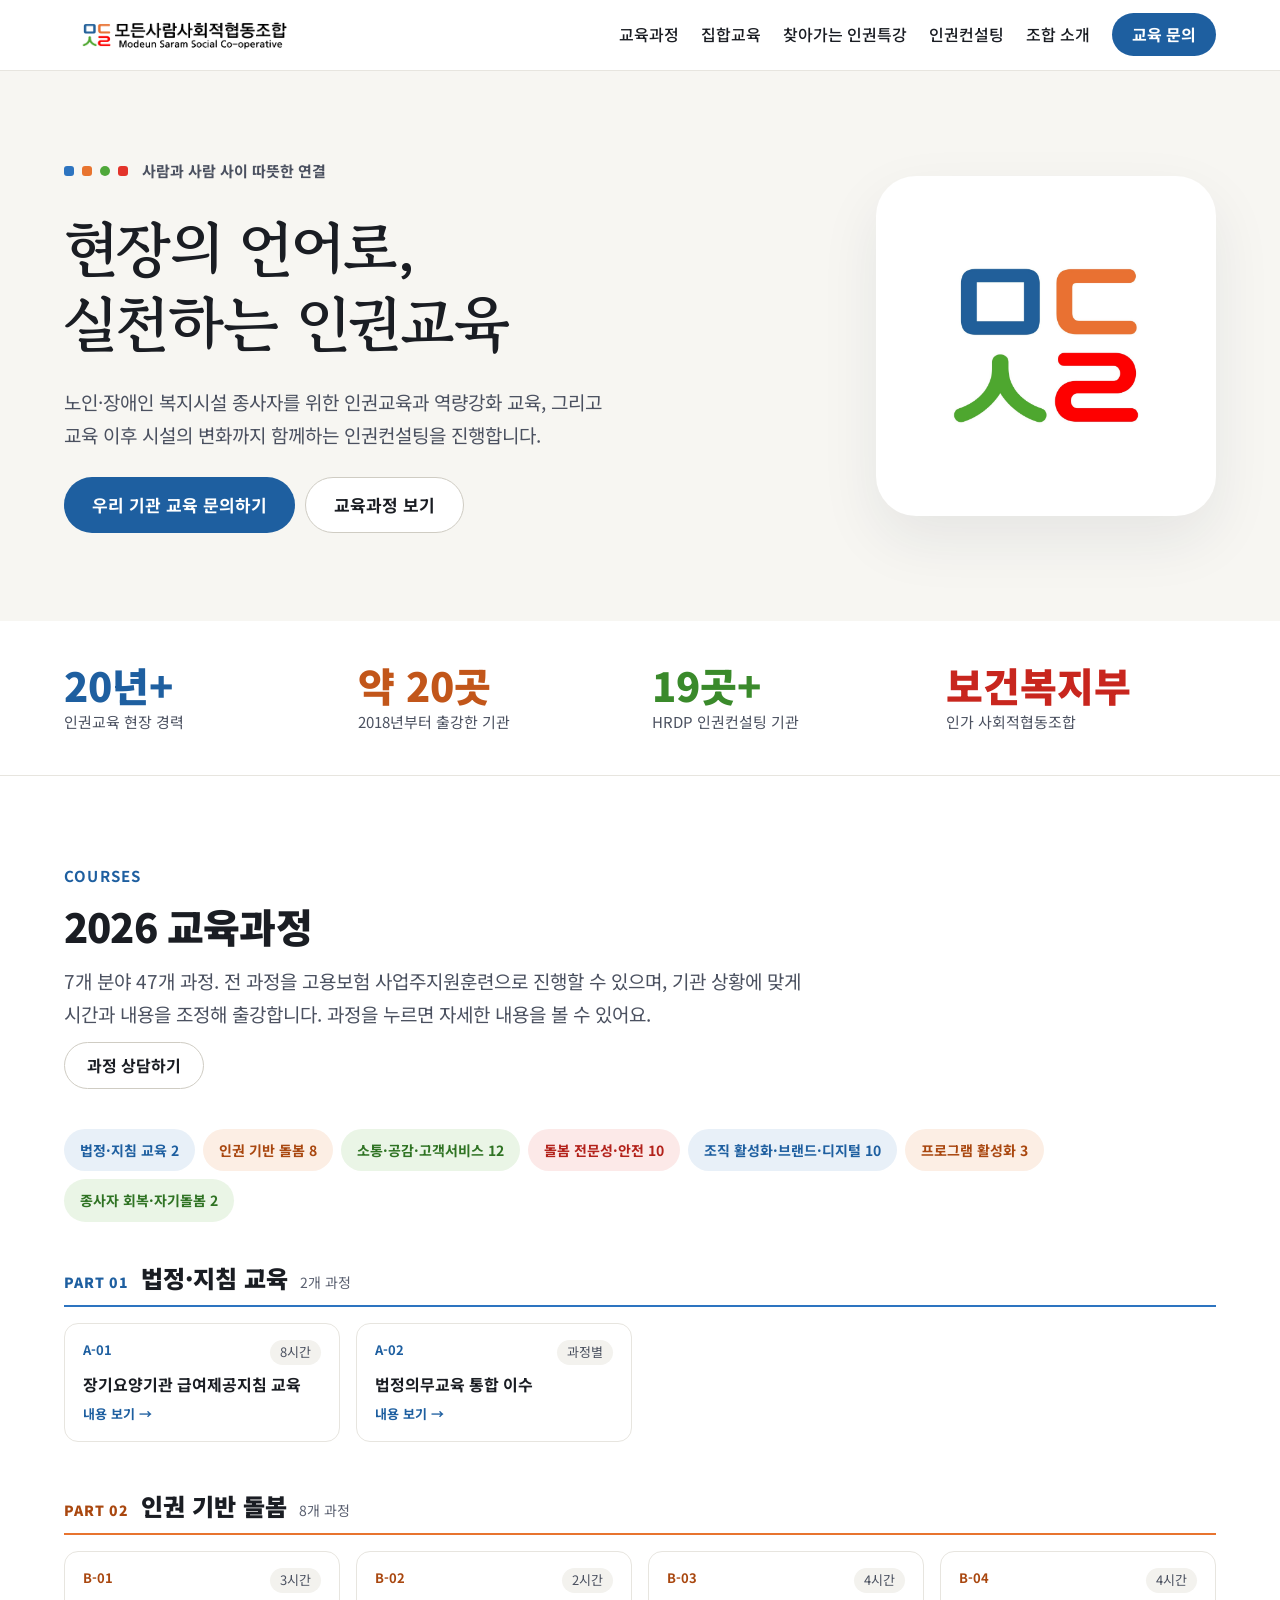
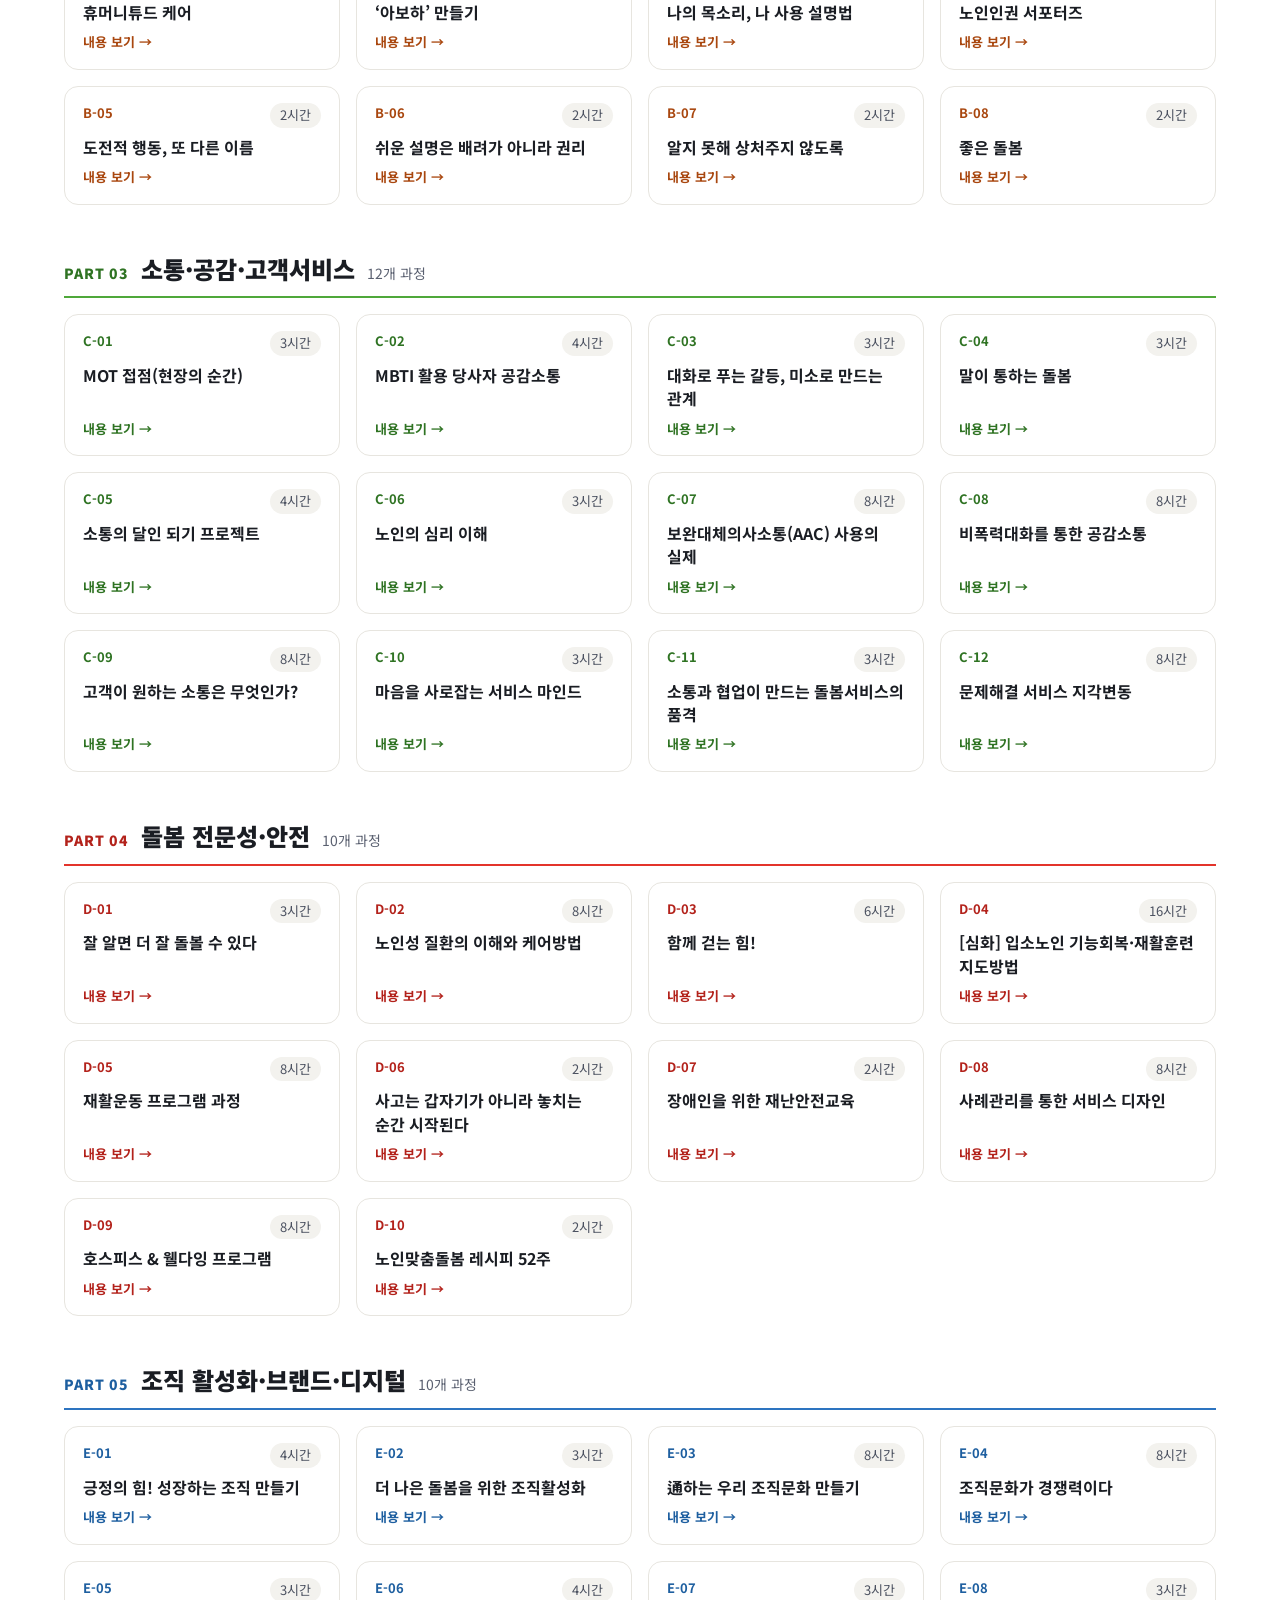
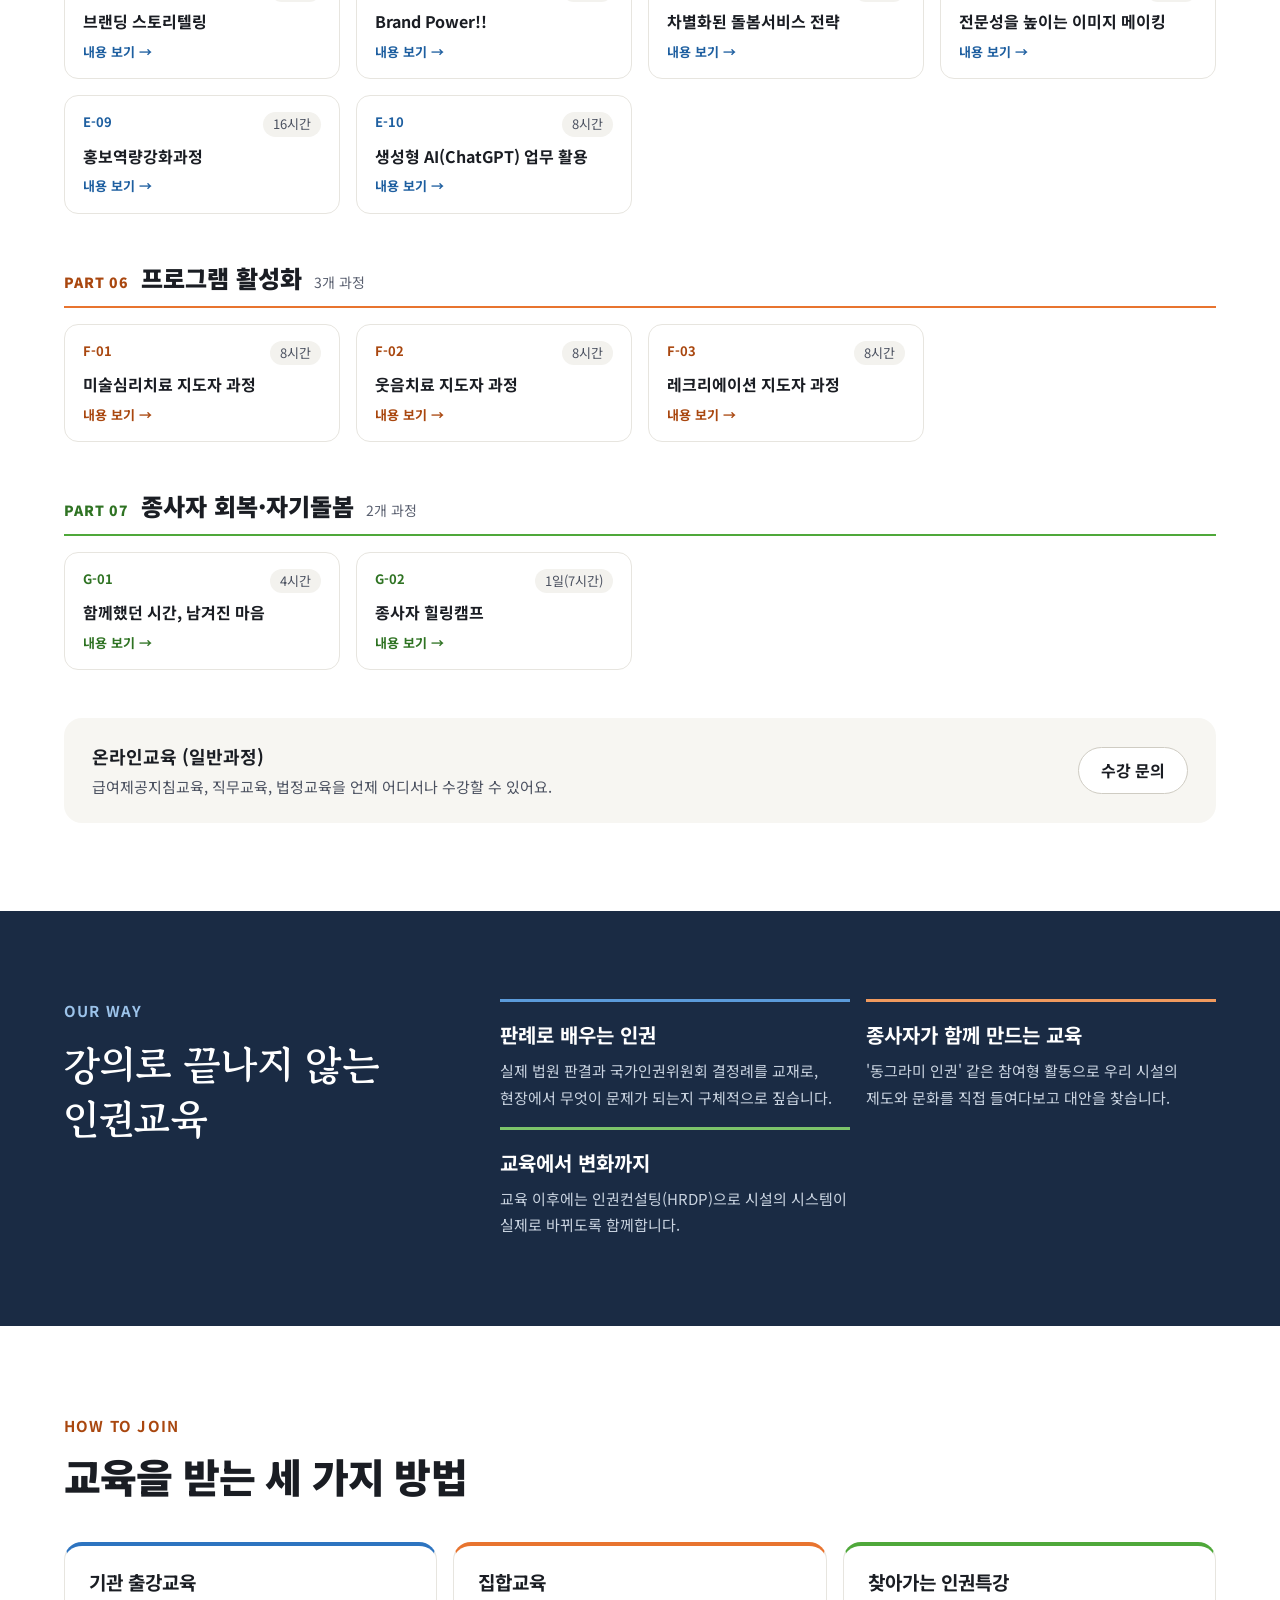
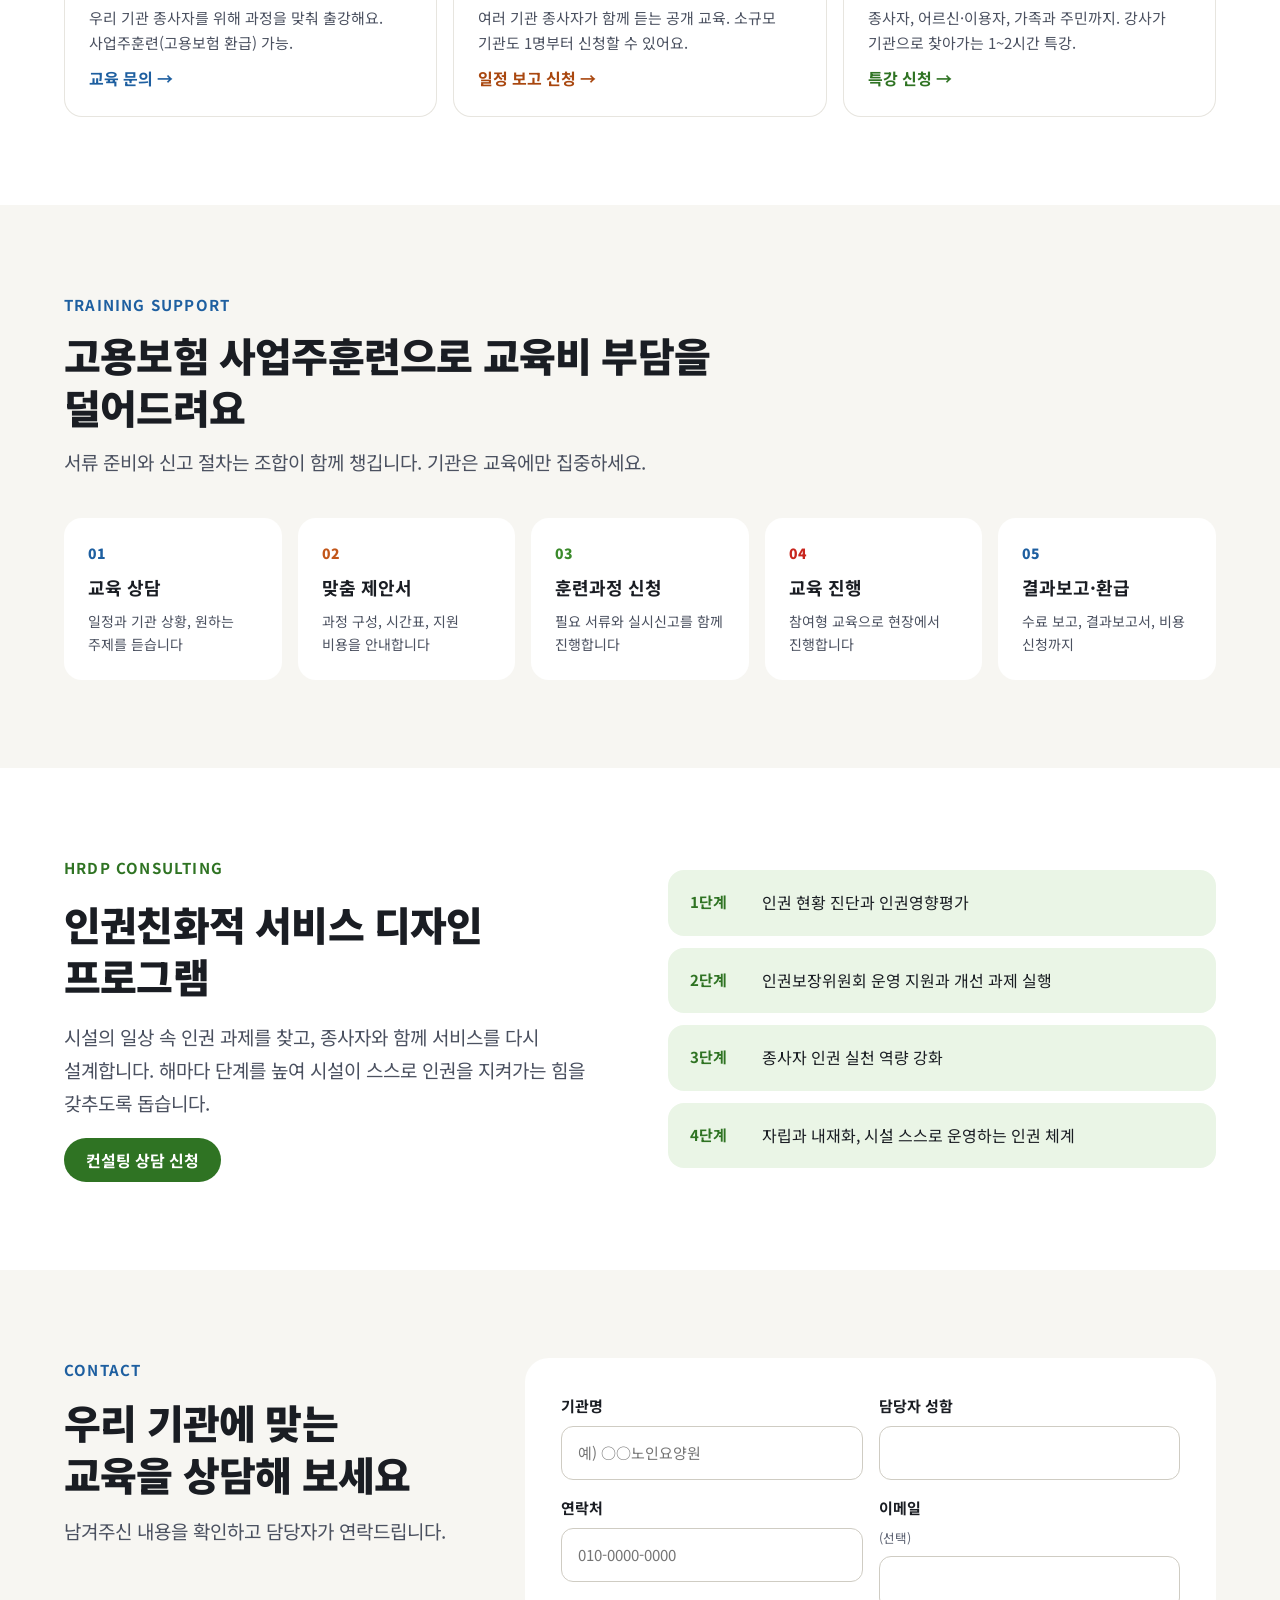
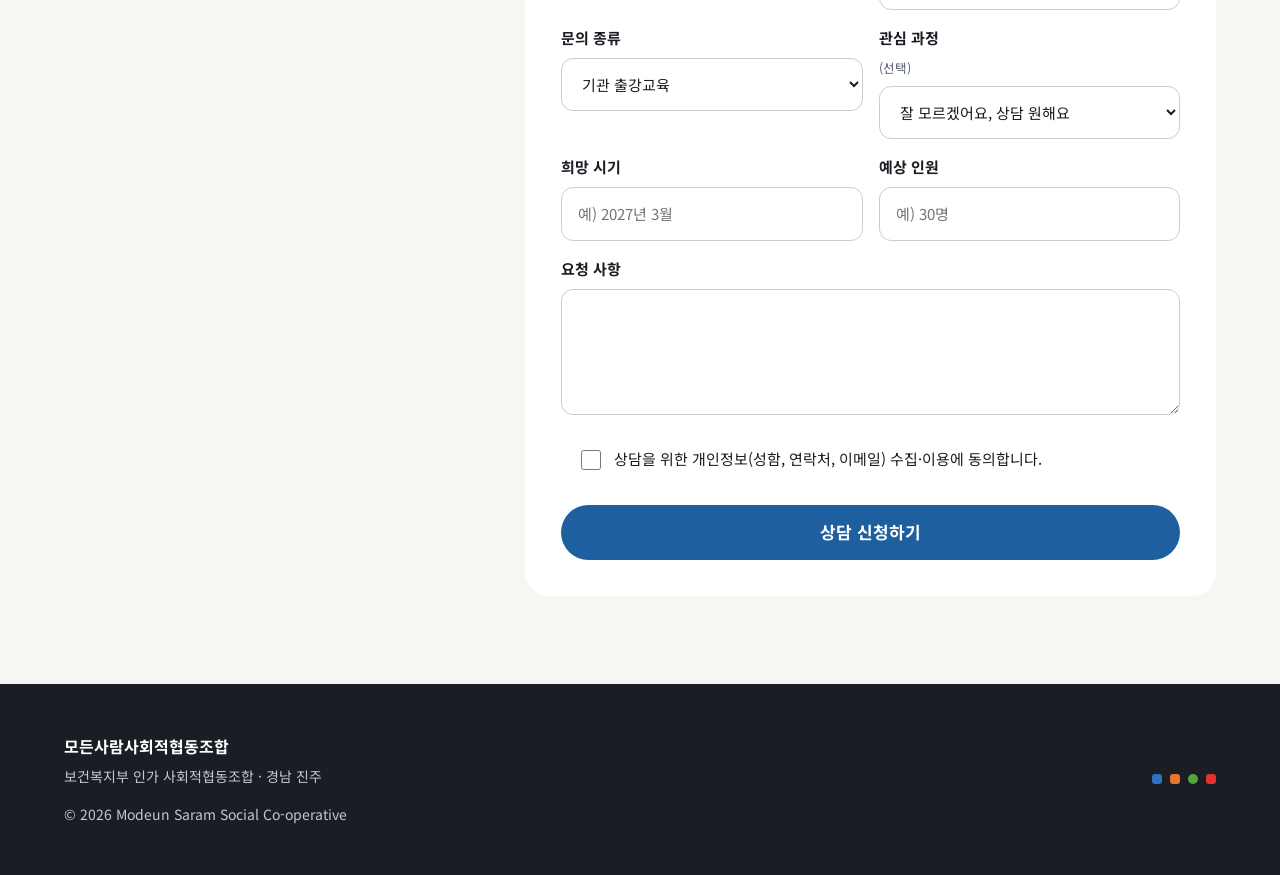
==== index.html @ 72ce090a "모든사람사회적협동조합 교육 홈페이지 첫 공개 Co-Authored-By: Claude Opus 5.5 <noreply@anthropic.com> Claude-Session: htt" ====
<!doctype html>
<html lang="ko">
<head>
<meta charset="utf-8">
<meta name="viewport" content="width=device-width, initial-scale=1">
<title>모든사람사회적협동조합 | 인권교육·역량강화 교육</title>
<meta name="description" content="노인·장애인 복지시설 종사자를 위한 인권교육, 역량강화 교육, 인권컨설팅(HRDP). 경남 진주 모든사람사회적협동조합.">
<meta property="og:title" content="모든사람사회적협동조합 | 현장의 언어로, 실천하는 인권교육">
<meta property="og:description" content="복지시설 종사자 인권교육·역량강화 교육 47개 과정, 집합교육, 찾아가는 인권특강, 인권컨설팅">
<meta property="og:image" content="img/symbol.jpg">
<link rel="icon" href="img/favicon.png">
<link rel="preconnect" href="https://fonts.googleapis.com">
<link rel="preconnect" href="https://fonts.gstatic.com" crossorigin>
<link rel="stylesheet" href="https://fonts.googleapis.com/css2?family=Noto+Sans+KR:wght@400;500;700;900&family=Gowun+Batang:wght@700&display=swap">
<link rel="stylesheet" href="css/style.css">
</head>
<body>
<a class="skip" href="#main">본문 바로가기</a>

<header class="site-header">
  <div class="wrap">
    <a class="brand" href="index.html"><img src="img/logo.png" alt="모든사람사회적협동조합" width="237" height="42"></a>
    <button class="menu-btn" type="button" aria-controls="nav" aria-expanded="false" aria-label="메뉴 열기"><svg width="22" height="22" viewBox="0 0 22 22" aria-hidden="true"><path d="M3 6h16M3 11h16M3 16h16" stroke="#1A1D23" stroke-width="2" stroke-linecap="round"/></svg></button>
    <nav class="nav" id="nav" aria-label="주 메뉴">
      <a href="#courses">교육과정</a>
      <a href="group.html">집합교육</a>
      <a href="outreach.html">찾아가는 인권특강</a>
      <a href="#hrdp">인권컨설팅</a>
      <a href="#about">조합 소개</a>
      <a class="cta" href="#contact">교육 문의</a>
    </nav>
  </div>
</header>

<main id="main">

<section class="hero bg-sand">
  <div class="wrap">
    <div class="hero-text">
      <div class="dots"><i></i><i></i><i></i><i></i><span style="font-size:15px;font-weight:700;color:var(--ink-2);margin-left:6px">사람과 사람 사이 따뜻한 연결</span></div>
      <h1 class="h-display">현장의 언어로,<br>실천하는 인권교육</h1>
      <p class="lead" style="max-width:560px">노인·장애인 복지시설 종사자를 위한 인권교육과 역량강화 교육, 그리고 교육 이후 시설의 변화까지 함께하는 인권컨설팅을 진행합니다.</p>
      <div class="row-btns">
        <a class="btn btn-lg" href="#contact">우리 기관 교육 문의하기</a>
        <a class="btn btn-lg btn-ghost" href="#courses">교육과정 보기</a>
      </div>
    </div>
    <div class="hero-art"><div class="tile"><img src="img/symbol.jpg" alt="" width="1472" height="1273"></div></div>
  </div>
</section>

<div class="stats" aria-label="조합 이력">
  <div class="wrap">
    <div class="stat"><b style="color:var(--blue)">20년+</b><span>인권교육 현장 경력</span></div>
    <div class="stat"><b style="color:#C2561A">약 20곳</b><span>2018년부터 출강한 기관</span></div>
    <div class="stat"><b style="color:#3A8A2B">19곳+</b><span>HRDP 인권컨설팅 기관</span></div>
    <div class="stat"><b style="color:#C8261E">보건복지부</b><span>인가 사회적협동조합</span></div>
  </div>
</div>

<section id="courses">
  <div class="wrap">
    <div class="sec-head">
      <span class="kicker">COURSES</span>
      <h2 class="h-section">2026 교육과정</h2>
      <p class="lead">7개 분야 47개 과정. 전 과정을 고용보험 사업주지원훈련으로 진행할 수 있으며, 기관 상황에 맞게 시간과 내용을 조정해 출강합니다. 과정을 누르면 자세한 내용을 볼 수 있어요.</p>
      <div class="row-btns"><a class="btn btn-ghost" href="#contact">과정 상담하기</a></div>
    </div>
    <nav class="chips" id="partChips" aria-label="교육 분야"></nav>
    <div id="catalog"></div>
    <div class="note-box" id="online">
      <div class="stack" style="gap:4px"><strong style="font-size:18px">온라인교육 (일반과정)</strong><span class="muted" style="font-size:15px">급여제공지침교육, 직무교육, 법정교육을 언제 어디서나 수강할 수 있어요.</span></div>
      <a class="btn btn-ghost" href="#contact">수강 문의</a>
    </div>
  </div>
</section>

<dialog class="course-dlg" id="courseDlg" aria-labelledby="dlgTitle">
  <div class="dlg">
    <div class="dlg-head">
      <div style="min-width:0"><span class="meta"></span><strong id="dlgTitle"></strong></div>
      <button type="button" class="icon-btn" data-close aria-label="닫기"><svg width="16" height="16" viewBox="0 0 16 16" aria-hidden="true"><path d="M3 3l10 10M13 3L3 13" stroke="#1A1D23" stroke-width="2" stroke-linecap="round"/></svg></button>
    </div>
    <div class="dlg-body"><img alt="" width="1076" height="1520"></div>
    <div class="dlg-foot">
      <button type="button" class="btn btn-ghost" data-prev>← 이전</button>
      <a class="btn" href="#contact" data-ask>이 과정 상담 신청</a>
      <button type="button" class="btn btn-ghost" data-next>다음 →</button>
    </div>
  </div>
</dialog>

<section class="way bg-navy" aria-labelledby="wayTitle">
  <div class="wrap">
    <div style="flex:1 1 300px" class="stack">
      <span class="kicker light">OUR WAY</span>
      <h2 id="wayTitle" style="font-family:var(--serif);font-size:clamp(28px,3.4vw,40px);line-height:1.35">강의로 끝나지 않는<br>인권교육</h2>
    </div>
    <div style="flex:2 1 540px" class="grid g-auto-240">
      <div class="way-item" style="border-color:#5B9BDB"><h3 style="font-size:20px">판례로 배우는 인권</h3><p>실제 법원 판결과 국가인권위원회 결정례를 교재로, 현장에서 무엇이 문제가 되는지 구체적으로 짚습니다.</p></div>
      <div class="way-item" style="border-color:#F09A5E"><h3 style="font-size:20px">종사자가 함께 만드는 교육</h3><p>'동그라미 인권' 같은 참여형 활동으로 우리 시설의 제도와 문화를 직접 들여다보고 대안을 찾습니다.</p></div>
      <div class="way-item" style="border-color:#7CC46A"><h3 style="font-size:20px">교육에서 변화까지</h3><p>교육 이후에는 인권컨설팅(HRDP)으로 시설의 시스템이 실제로 바뀌도록 함께합니다.</p></div>
    </div>
  </div>
</section>

<section id="ways" aria-labelledby="waysTitle">
  <div class="wrap">
    <div class="sec-head"><span class="kicker orange">HOW TO JOIN</span><h2 id="waysTitle" class="h-section">교육을 받는 세 가지 방법</h2></div>
    <div class="grid g-auto-280">
      <a class="card" href="#contact" style="text-decoration:none;color:inherit;border-top:4px solid var(--blue-bar)"><h3>기관 출강교육</h3><p>우리 기관 종사자를 위해 과정을 맞춰 출강해요. 사업주훈련(고용보험 환급) 가능.</p><span style="font-weight:700;color:var(--blue);margin-top:auto">교육 문의 →</span></a>
      <a class="card" href="group.html" style="text-decoration:none;color:inherit;border-top:4px solid var(--orange-bar)"><h3>집합교육</h3><p>여러 기관 종사자가 함께 듣는 공개 교육. 소규모 기관도 1명부터 신청할 수 있어요.</p><span style="font-weight:700;color:var(--orange);margin-top:auto">일정 보고 신청 →</span></a>
      <a class="card" href="outreach.html" style="text-decoration:none;color:inherit;border-top:4px solid var(--green-bar)"><h3>찾아가는 인권특강</h3><p>종사자, 어르신·이용자, 가족과 주민까지. 강사가 기관으로 찾아가는 1~2시간 특강.</p><span style="font-weight:700;color:var(--green);margin-top:auto">특강 신청 →</span></a>
    </div>
  </div>
</section>

<section id="support" class="bg-sand" aria-labelledby="supTitle">
  <div class="wrap">
    <div class="sec-head">
      <span class="kicker">TRAINING SUPPORT</span>
      <h2 id="supTitle" class="h-section">고용보험 사업주훈련으로 교육비 부담을 덜어드려요</h2>
      <p class="lead">서류 준비와 신고 절차는 조합이 함께 챙깁니다. 기관은 교육에만 집중하세요.</p>
    </div>
    <ol class="steps">
      <li><span class="n" style="color:var(--blue)">01</span><strong>교육 상담</strong><span>일정과 기관 상황, 원하는 주제를 듣습니다</span></li>
      <li><span class="n" style="color:#C2561A">02</span><strong>맞춤 제안서</strong><span>과정 구성, 시간표, 지원 비용을 안내합니다</span></li>
      <li><span class="n" style="color:#3A8A2B">03</span><strong>훈련과정 신청</strong><span>필요 서류와 실시신고를 함께 진행합니다</span></li>
      <li><span class="n" style="color:#C8261E">04</span><strong>교육 진행</strong><span>참여형 교육으로 현장에서 진행합니다</span></li>
      <li><span class="n" style="color:var(--blue)">05</span><strong>결과보고·환급</strong><span>수료 보고, 결과보고서, 비용 신청까지</span></li>
    </ol>
  </div>
</section>

<section id="hrdp" aria-labelledby="hrdpTitle">
  <div class="wrap split">
    <div class="stack" style="gap:18px">
      <span class="kicker green">HRDP CONSULTING</span>
      <h2 id="hrdpTitle" class="h-section">인권친화적 서비스 디자인 프로그램</h2>
      <p class="lead">시설의 일상 속 인권 과제를 찾고, 종사자와 함께 서비스를 다시 설계합니다. 해마다 단계를 높여 시설이 스스로 인권을 지켜가는 힘을 갖추도록 돕습니다.</p>
      <div><a class="btn btn-green" href="#contact">컨설팅 상담 신청</a></div>
    </div>
    <div class="stack" style="gap:12px">
      <div class="stage"><strong>1단계</strong><span>인권 현황 진단과 인권영향평가</span></div>
      <div class="stage"><strong>2단계</strong><span>인권보장위원회 운영 지원과 개선 과제 실행</span></div>
      <div class="stage"><strong>3단계</strong><span>종사자 인권 실천 역량 강화</span></div>
      <div class="stage"><strong>4단계</strong><span>자립과 내재화, 시설 스스로 운영하는 인권 체계</span></div>
    </div>
  </div>
</section>

<section id="contact" class="bg-sand" aria-labelledby="ctTitle">
  <div class="wrap split" style="align-items:flex-start">
    <div class="stack" style="flex:1 1 320px">
      <span class="kicker">CONTACT</span>
      <h2 id="ctTitle" class="h-section">우리 기관에 맞는<br>교육을 상담해 보세요</h2>
      <p class="lead">남겨주신 내용을 확인하고 담당자가 연락드립니다.</p>
      <div class="stack" style="gap:6px;font-size:16px;margin-top:8px">
        <span data-site-row><strong>전화</strong> <a data-site="phone" href="#"></a></span>
        <span data-site-row><strong>이메일</strong> <a data-site="email" href="#"></a></span>
        <span data-site-row><strong>카카오톡</strong> <a data-site-href="kakao" href="#" target="_blank" rel="noopener">채널 바로가기</a></span>
      </div>
    </div>
    <form class="form form-box" id="contactForm" style="flex:2 1 520px;background:#fff" novalidate>
      <label class="field">기관명<input name="기관명" required placeholder="예) ○○노인요양원"></label>
      <label class="field">담당자 성함<input name="담당자" required autocomplete="name"></label>
      <label class="field">연락처<input name="연락처" type="tel" required autocomplete="tel" placeholder="010-0000-0000"></label>
      <label class="field">이메일 <small>(선택)</small><input name="이메일" type="email" autocomplete="email"></label>
      <label class="field">문의 종류<select name="문의종류"><option>기관 출강교육</option><option>인권컨설팅(HRDP)</option><option>온라인교육</option><option>기타 문의</option></select></label>
      <label class="field">관심 과정 <small>(선택)</small><select name="관심과정" id="f-course"><option value="">잘 모르겠어요, 상담 원해요</option></select></label>
      <label class="field">희망 시기<input name="희망시기" placeholder="예) 2027년 3월"></label>
      <label class="field">예상 인원<input name="예상인원" placeholder="예) 30명"></label>
      <label class="field full">요청 사항<textarea name="요청사항" id="f-memo" rows="4"></textarea></label>
      <label class="agree full"><input type="checkbox" name="개인정보동의" value="동의" required><span>상담을 위한 개인정보(성함, 연락처, 이메일) 수집·이용에 동의합니다. <span data-site-row>보유 기간: <span data-site="privacyContact"></span></span></span></label>
      <div class="msg full" role="status" aria-live="polite"></div>
      <button class="btn btn-lg full" type="submit">상담 신청하기</button>
    </form>
  </div>
</section>

</main>

<footer class="site-footer" id="about">
  <div class="wrap">
    <div class="stack" style="gap:4px">
      <strong>모든사람사회적협동조합</strong>
      <span>보건복지부 인가 사회적협동조합 · 경남 진주</span>
      <span data-site-row><span data-site="address"></span></span>
      <span><span data-site-row>대표 <span data-site="ceo"></span></span> <span data-site-row>· 고유번호 <span data-site="bizNo"></span></span></span>
      <span><span data-site-row>전화 <a data-site="phone" href="#"></a></span> <span data-site-row>· 이메일 <a data-site="email" href="#"></a></span></span>
      <span>© <span id="year">2026</span> Modeun Saram Social Co-operative</span>
    </div>
    <div class="dots" aria-hidden="true"><i></i><i></i><i></i><i></i></div>
  </div>
</footer>

<script src="js/config.js"></script>
<script src="js/site.js"></script>
<script src="js/courses.js"></script>
<script>
document.getElementById('contactForm').addEventListener('submit', function (e) {
  e.preventDefault(); sendForm(this, '교육문의');
});
</script>
</body>
</html>
---- css/style.css ----
/* 모든사람사회적협동조합 교육 홈페이지 */
:root{
  --ink:#1A1D23; --ink-2:#4B5160; --ink-3:#5A6070;
  --line:#E7E5DF; --line-2:#CFCCC3;
  --paper:#FFFFFF; --sand:#F7F6F2; --sand-2:#F3F2EE;
  --navy:#1A2B44;
  --blue:#1E5FA0; --blue-bar:#2D74C0; --blue-tint:#E8F0F8;
  --orange:#A9470F; --orange-bar:#E8742F; --orange-tint:#FCEEE4;
  --green:#2F7323; --green-bar:#4FA83A; --green-tint:#EAF5E6;
  --red:#B3221B; --red-bar:#E3342B; --red-tint:#FCE9E8;
  --serif:'Gowun Batang', serif;
  --sans:'Noto Sans KR', 'Malgun Gothic', 'Apple SD Gothic Neo', system-ui, sans-serif;
}
*{box-sizing:border-box}
html{scroll-behavior:smooth;scroll-padding-top:84px}
@media (prefers-reduced-motion:reduce){html{scroll-behavior:auto}}
body{margin:0;background:var(--paper);color:var(--ink);font-family:var(--sans);font-size:16px;line-height:1.6;word-break:keep-all;-webkit-text-size-adjust:100%}
img{max-width:100%;display:block}
a{color:var(--blue)}
a:hover{color:#164A7E}
:focus-visible{outline:3px solid var(--orange-bar);outline-offset:2px}
.wrap{max-width:1200px;margin:0 auto;padding:0 24px}
.sr-only{position:absolute;width:1px;height:1px;overflow:hidden;clip:rect(0 0 0 0);white-space:nowrap}
.skip{position:absolute;left:-999px;top:8px;background:var(--ink);color:#fff;padding:10px 16px;border-radius:8px;z-index:100}
.skip:focus{left:8px}

/* header */
.site-header{position:sticky;top:0;z-index:40;background:rgba(255,255,255,.96);backdrop-filter:blur(6px);border-bottom:1px solid var(--line)}
.site-header .wrap{display:flex;align-items:center;justify-content:space-between;gap:12px;padding-top:12px;padding-bottom:12px}
.brand img{height:42px;width:auto}
.nav{display:flex;align-items:center;flex-wrap:wrap;gap:4px 22px;font-size:16px;font-weight:500}
.nav a{color:var(--ink);text-decoration:none;padding:10px 0}
.nav a[aria-current="page"]{color:var(--blue);font-weight:700}
.nav a.cta,.btn{display:inline-flex;align-items:center;justify-content:center;gap:6px;background:var(--blue);color:#fff;text-decoration:none;font:inherit;font-weight:700;border:none;border-radius:999px;padding:12px 22px;cursor:pointer;line-height:1.3}
.nav a.cta{padding:11px 20px}
.nav a.cta:hover,.btn:hover{background:#164A7E;color:#fff}
.btn-lg{font-size:17px;padding:16px 28px}
.btn-ghost{background:#fff;color:var(--ink);border:1px solid var(--line-2)}
.btn-ghost:hover{background:var(--sand);color:var(--ink)}
.btn-green{background:var(--green)}
.btn-green:hover{background:#24591B}
.btn[disabled]{background:#EEECE6;color:#6B6F7A;cursor:not-allowed}
.menu-btn{display:none;width:48px;height:48px;border-radius:12px;border:1px solid var(--line-2);background:#fff;cursor:pointer;align-items:center;justify-content:center}
@media (max-width:900px){
  .menu-btn{display:inline-flex}
  .nav{display:none;position:absolute;left:0;right:0;top:100%;background:#fff;border-bottom:1px solid var(--line);flex-direction:column;align-items:stretch;gap:0;padding:8px 24px 20px}
  .nav.open{display:flex}
  .nav a{padding:14px 4px;border-bottom:1px solid var(--sand-2)}
  .nav a.cta{margin-top:12px;border:none}
  .brand img{height:36px}
}

/* sections */
section{padding:88px 0}
.bg-sand{background:var(--sand)}
.bg-navy{background:var(--navy);color:#fff}
.bg-green-soft{background:#EEF6EA}
.kicker{font-size:15px;font-weight:700;letter-spacing:.08em;color:var(--blue)}
.kicker.orange{color:var(--orange)} .kicker.green{color:var(--green)} .kicker.light{color:#9CC3EA}
h1,h2,h3{margin:0;line-height:1.3}
.h-display{font-family:var(--serif);font-weight:700;font-size:clamp(34px,5vw,60px);line-height:1.25;letter-spacing:-.02em}
.h-section{font-size:clamp(26px,3.4vw,40px);font-weight:900;letter-spacing:-.02em}
.lead{font-size:clamp(17px,1.6vw,19px);line-height:1.75;color:var(--ink-2);margin:0}
.muted{color:var(--ink-2)}
.stack{display:flex;flex-direction:column;gap:14px}
.sec-head{display:flex;flex-direction:column;gap:12px;margin-bottom:40px;max-width:780px}
.row-btns{display:flex;flex-wrap:wrap;gap:10px}
.dots{display:flex;align-items:center;gap:8px}
.dots i{width:10px;height:10px;border-radius:3px;display:block}
.dots i:nth-child(1){background:var(--blue-bar)} .dots i:nth-child(2){background:var(--orange-bar)}
.dots i:nth-child(3){background:var(--green-bar);border-radius:50%} .dots i:nth-child(4){background:var(--red-bar)}

/* hero */
.hero .wrap{display:flex;flex-wrap:wrap;align-items:center;gap:48px}
.hero-text{flex:999 1 520px;min-width:0;display:flex;flex-direction:column;gap:26px}
.hero-art{flex:1 1 320px;display:flex;justify-content:center}
.hero-art .tile img{width:100%;height:auto}
.brand img{width:auto}
.hero-art .tile{width:340px;max-width:100%;aspect-ratio:1/1;border-radius:40px;background:#fff;box-shadow:0 24px 60px rgba(30,40,60,.08);display:flex;align-items:center;justify-content:center;padding:56px}

/* stats */
.stats{padding:40px 0;border-bottom:1px solid var(--line)}
.stats .wrap{display:grid;grid-template-columns:repeat(auto-fit,minmax(200px,1fr));gap:24px}
.stat b{display:block;font-size:clamp(30px,3.4vw,40px);font-weight:900;line-height:1.2}
.stat span{font-size:15px;color:var(--ink-2)}

/* grids & cards */
.grid{display:grid;gap:16px}
.g-auto-240{grid-template-columns:repeat(auto-fit,minmax(240px,1fr))}
.g-auto-260{grid-template-columns:repeat(auto-fill,minmax(260px,1fr))}
.g-auto-280{grid-template-columns:repeat(auto-fit,minmax(280px,1fr))}
.card{background:#fff;border:1px solid var(--line);border-radius:18px;padding:24px;display:flex;flex-direction:column;gap:10px}
.card.flat{border:none}
.card h3{font-size:19px}
.card p{margin:0;font-size:15px;line-height:1.7;color:var(--ink-2)}

/* course catalog */
.chips{display:flex;flex-wrap:wrap;gap:8px;margin-bottom:40px}
.chip{display:inline-flex;align-items:center;text-decoration:none;font-size:14px;font-weight:700;padding:10px 16px;border-radius:999px}
.t-blue{--c:var(--blue);--bar:var(--blue-bar);--tint:var(--blue-tint)}
.t-orange{--c:var(--orange);--bar:var(--orange-bar);--tint:var(--orange-tint)}
.t-green{--c:var(--green);--bar:var(--green-bar);--tint:var(--green-tint)}
.t-red{--c:var(--red);--bar:var(--red-bar);--tint:var(--red-tint)}
.chip{color:var(--c);background:var(--tint)}
.part{margin-bottom:48px}
.part-head{display:flex;flex-wrap:wrap;align-items:baseline;gap:12px;border-bottom:2px solid var(--bar);padding-bottom:12px;margin-bottom:16px}
.part-head .no{font-size:14px;font-weight:900;letter-spacing:.06em;color:var(--c)}
.part-head h3{font-size:24px;font-weight:900}
.part-head .cnt{font-size:14px;color:var(--ink-3)}
.course{font:inherit;color:inherit;text-align:left;cursor:pointer;background:#fff;border:1px solid var(--line);border-radius:14px;padding:16px 18px;display:flex;flex-direction:column;gap:8px;min-height:112px;transition:border-color .15s, box-shadow .15s}
.course:hover{border-color:var(--bar);box-shadow:0 6px 18px rgba(30,40,60,.07)}
.course .top{display:flex;justify-content:space-between;gap:8px;width:100%}
.course .code{font-size:13px;font-weight:700;color:var(--c)}
.course .hrs{font-size:13px;color:var(--ink-2);background:var(--sand-2);padding:2px 10px;border-radius:999px}
.course strong{font-size:16px;line-height:1.45}
.course .more{margin-top:auto;font-size:13px;font-weight:700;color:var(--c)}
.note-box{display:flex;flex-wrap:wrap;align-items:center;justify-content:space-between;gap:16px;background:var(--sand);border-radius:18px;padding:24px 28px}

/* dialog */
dialog.course-dlg{border:none;border-radius:18px;padding:0;width:min(780px,calc(100vw - 24px));max-height:calc(100vh - 24px);box-shadow:0 30px 80px rgba(0,0,0,.35)}
dialog.course-dlg::backdrop{background:rgba(15,20,30,.72)}
.dlg{display:flex;flex-direction:column;max-height:calc(100vh - 24px)}
.dlg-head,.dlg-foot{display:flex;align-items:center;justify-content:space-between;gap:12px;padding:14px 18px}
.dlg-head{border-bottom:1px solid var(--line)}
.dlg-foot{border-top:1px solid var(--line);flex-wrap:wrap}
.dlg-head .meta{font-size:13px;font-weight:700;color:var(--blue)}
.dlg-head strong{display:block;font-size:18px;line-height:1.4}
.dlg-body{overflow:auto;background:var(--sand-2);padding:16px}
.dlg-body img{width:100%;height:auto;background:#fff;box-shadow:0 8px 24px rgba(30,40,60,.12)}
.icon-btn{flex:none;width:44px;height:44px;border-radius:999px;border:1px solid var(--line-2);background:#fff;cursor:pointer;display:inline-flex;align-items:center;justify-content:center}

/* way */
.way .wrap{display:flex;flex-wrap:wrap;gap:48px}
.way-item{display:flex;flex-direction:column;gap:10px;border-top:3px solid;padding-top:20px}
.way-item p{margin:0;font-size:15px;line-height:1.75;color:#C9D3E0}

/* steps */
.steps{list-style:none;margin:0;padding:0;display:grid;grid-template-columns:repeat(auto-fit,minmax(190px,1fr));gap:16px}
.steps li{background:#fff;border-radius:18px;padding:24px;display:flex;flex-direction:column;gap:8px}
.steps .n{font-size:14px;font-weight:900}
.steps strong{font-size:18px}
.steps span{font-size:14px;line-height:1.65;color:var(--ink-2)}

/* hrdp */
.split{display:flex;flex-wrap:wrap;gap:56px;align-items:center}
.split > *{flex:1 1 420px;min-width:0}
.stage{display:flex;gap:16px;align-items:flex-start;padding:20px 22px;border-radius:16px;background:var(--green-tint)}
.stage strong{color:var(--green);min-width:56px;font-size:15px}

/* forms */
.form{display:grid;grid-template-columns:repeat(auto-fit,minmax(230px,1fr));gap:16px}
.form .full{grid-column:1/-1}
.field{display:flex;flex-direction:column;gap:8px;font-size:15px;font-weight:700}
.field small{font-weight:400;color:var(--ink-3)}
.field input,.field select,.field textarea{font:inherit;font-weight:400;padding:14px 16px;border:1px solid var(--line-2);border-radius:12px;background:#fff;color:var(--ink);width:100%}
.field textarea{resize:vertical;min-height:110px}
.agree{display:flex;gap:10px;align-items:flex-start;font-size:15px;line-height:1.6;background:#fff;padding:16px;border-radius:12px}
.agree input{width:20px;height:20px;margin-top:3px;flex:none}
fieldset{border:none;margin:0;padding:0;min-width:0}
legend{font-size:18px;font-weight:900;margin-bottom:14px;padding:0}
.pick{display:flex;flex-wrap:wrap;gap:8px}
.pick label{position:relative;cursor:pointer}
.pick input{position:absolute;opacity:0;width:1px;height:1px}
.pick span{display:inline-flex;font-size:15px;font-weight:700;padding:11px 18px;border-radius:999px;border:1px solid var(--line-2);background:#fff}
.pick input:checked + span{background:var(--green);border-color:var(--green);color:#fff}
.pick input:focus-visible + span{outline:3px solid var(--orange-bar);outline-offset:2px}
.form-box{background:var(--sand);border-radius:24px;padding:clamp(20px,4vw,36px)}
.msg{display:none;border-radius:12px;padding:14px 16px;font-size:15px;line-height:1.6}
.msg.show{display:block}
.msg.ok{background:var(--green-tint);color:#24591B}
.msg.err{background:var(--red-tint);color:var(--red)}

/* sessions */
.session{border:1px solid var(--line);border-radius:18px;padding:20px 24px;display:flex;flex-wrap:wrap;align-items:center;gap:20px 28px;background:#fff}
.session .date{flex:none;width:84px;text-align:center;padding:10px 0;border-radius:14px;background:var(--tint)}
.session .date b{display:block;font-size:30px;font-weight:900;line-height:1.1}
.session .date span{font-size:13px;color:var(--ink-2)}
.session .date .mon{font-size:14px;font-weight:700;color:var(--c)}
.session .info{flex:999 1 300px;min-width:0;display:flex;flex-direction:column;gap:4px}
.session .info .code{font-size:13px;font-weight:700;color:var(--c)}
.session .info strong{font-size:19px;line-height:1.4}
.session .seat{flex:1 1 250px;display:flex;flex-direction:column;gap:8px;font-size:14px}
.bar{height:8px;border-radius:999px;background:#EEECE6;overflow:hidden}
.bar i{display:block;height:100%;border-radius:999px;background:var(--bar)}
.empty{background:var(--sand);border-radius:18px;padding:32px;text-align:center;color:var(--ink-2)}

/* footer */
.site-footer{background:var(--ink);color:#C5C8D0;padding:48px 0;font-size:14px;line-height:1.8}
.site-footer .wrap{display:flex;flex-wrap:wrap;justify-content:space-between;gap:24px}
.site-footer strong{color:#fff;font-size:16px}
.site-footer a{color:#fff}

@media (max-width:640px){
  section{padding:64px 0}
  .wrap{padding:0 16px}
  .hero-art .tile{width:240px;padding:40px}
  .session{padding:18px}
}
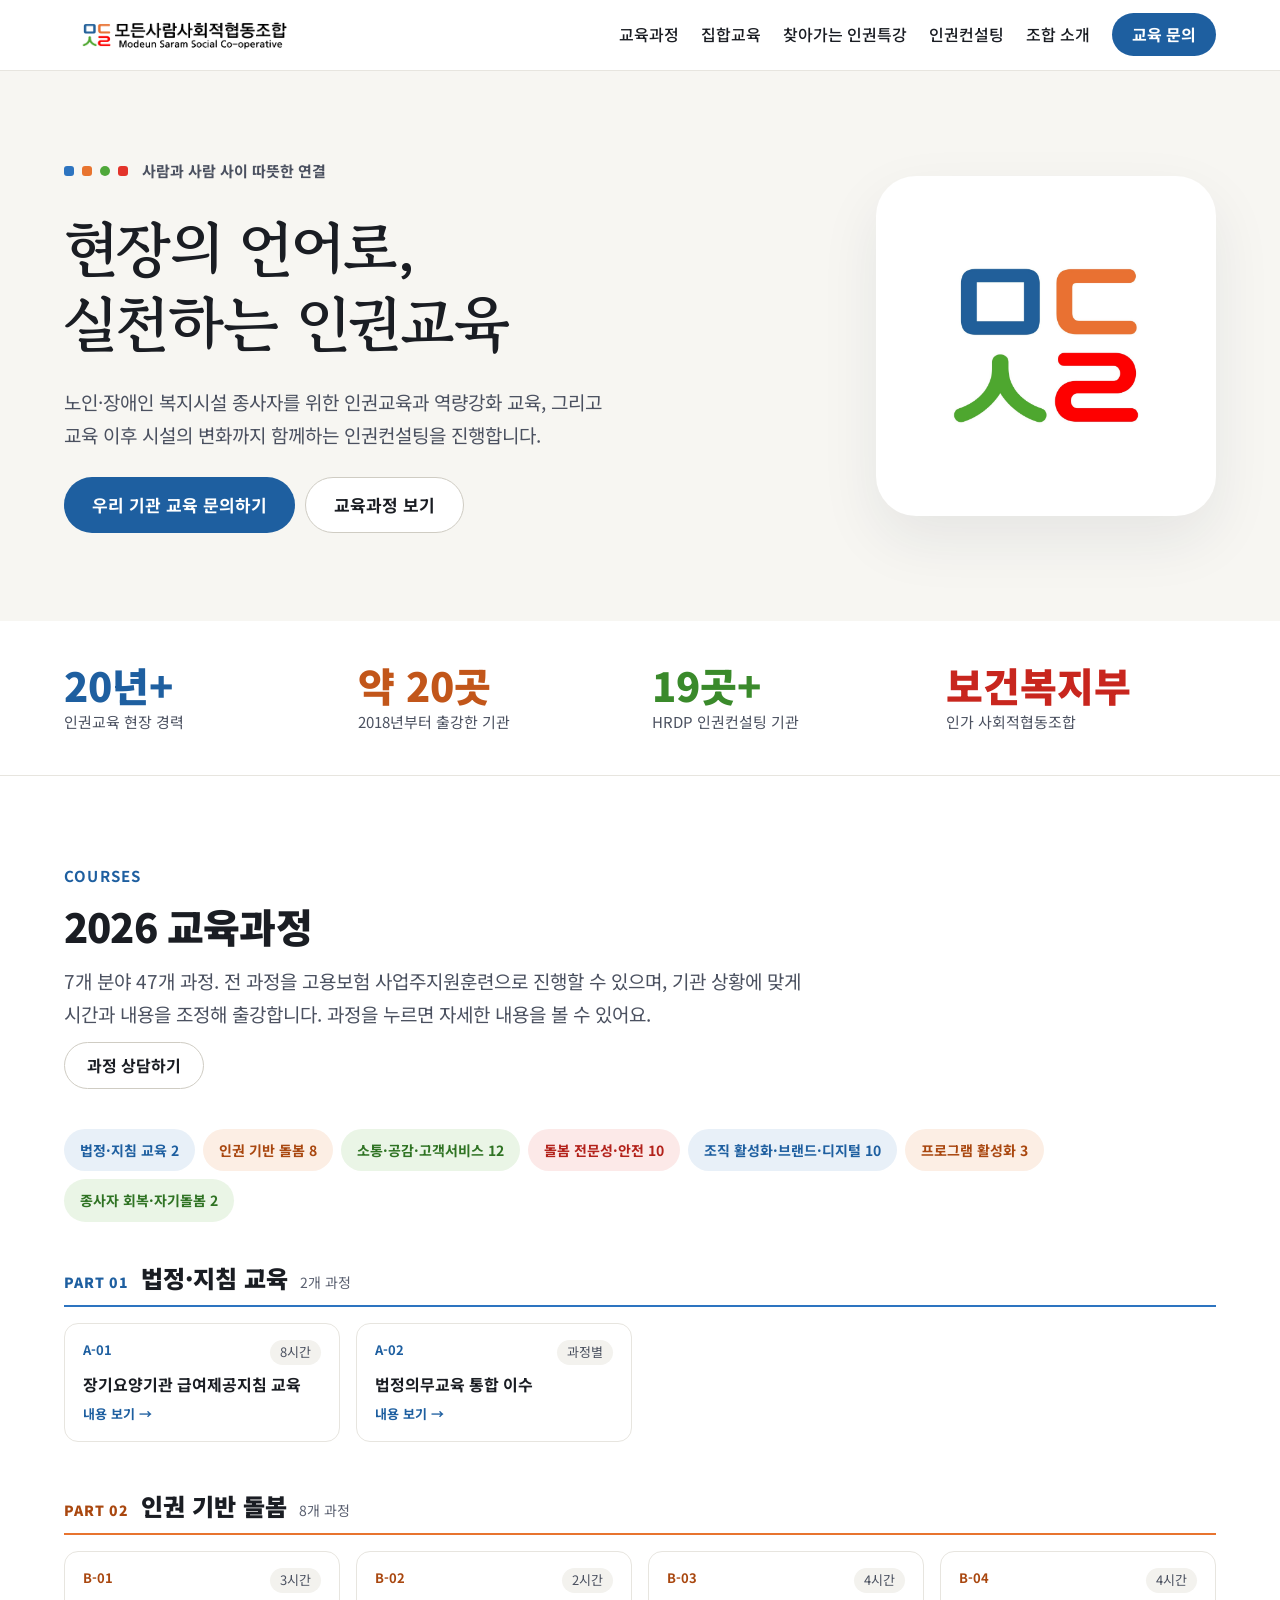
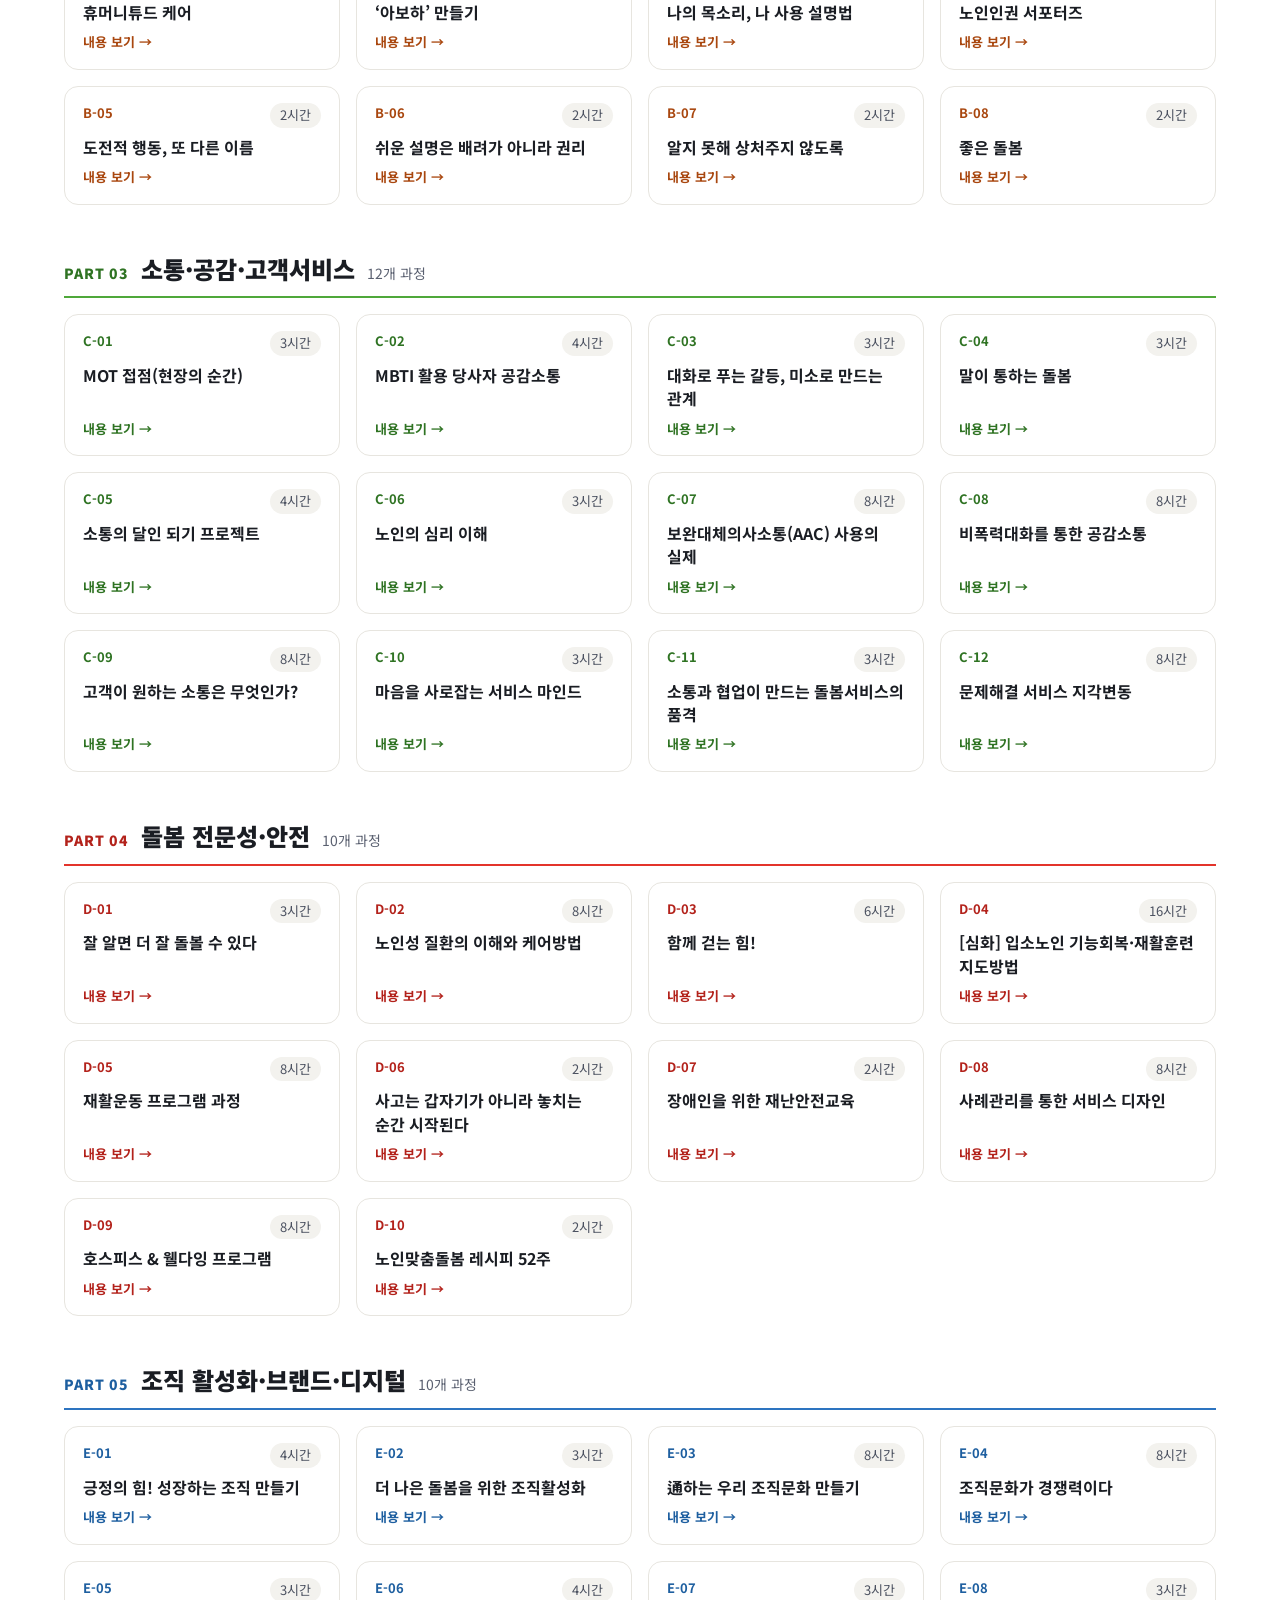
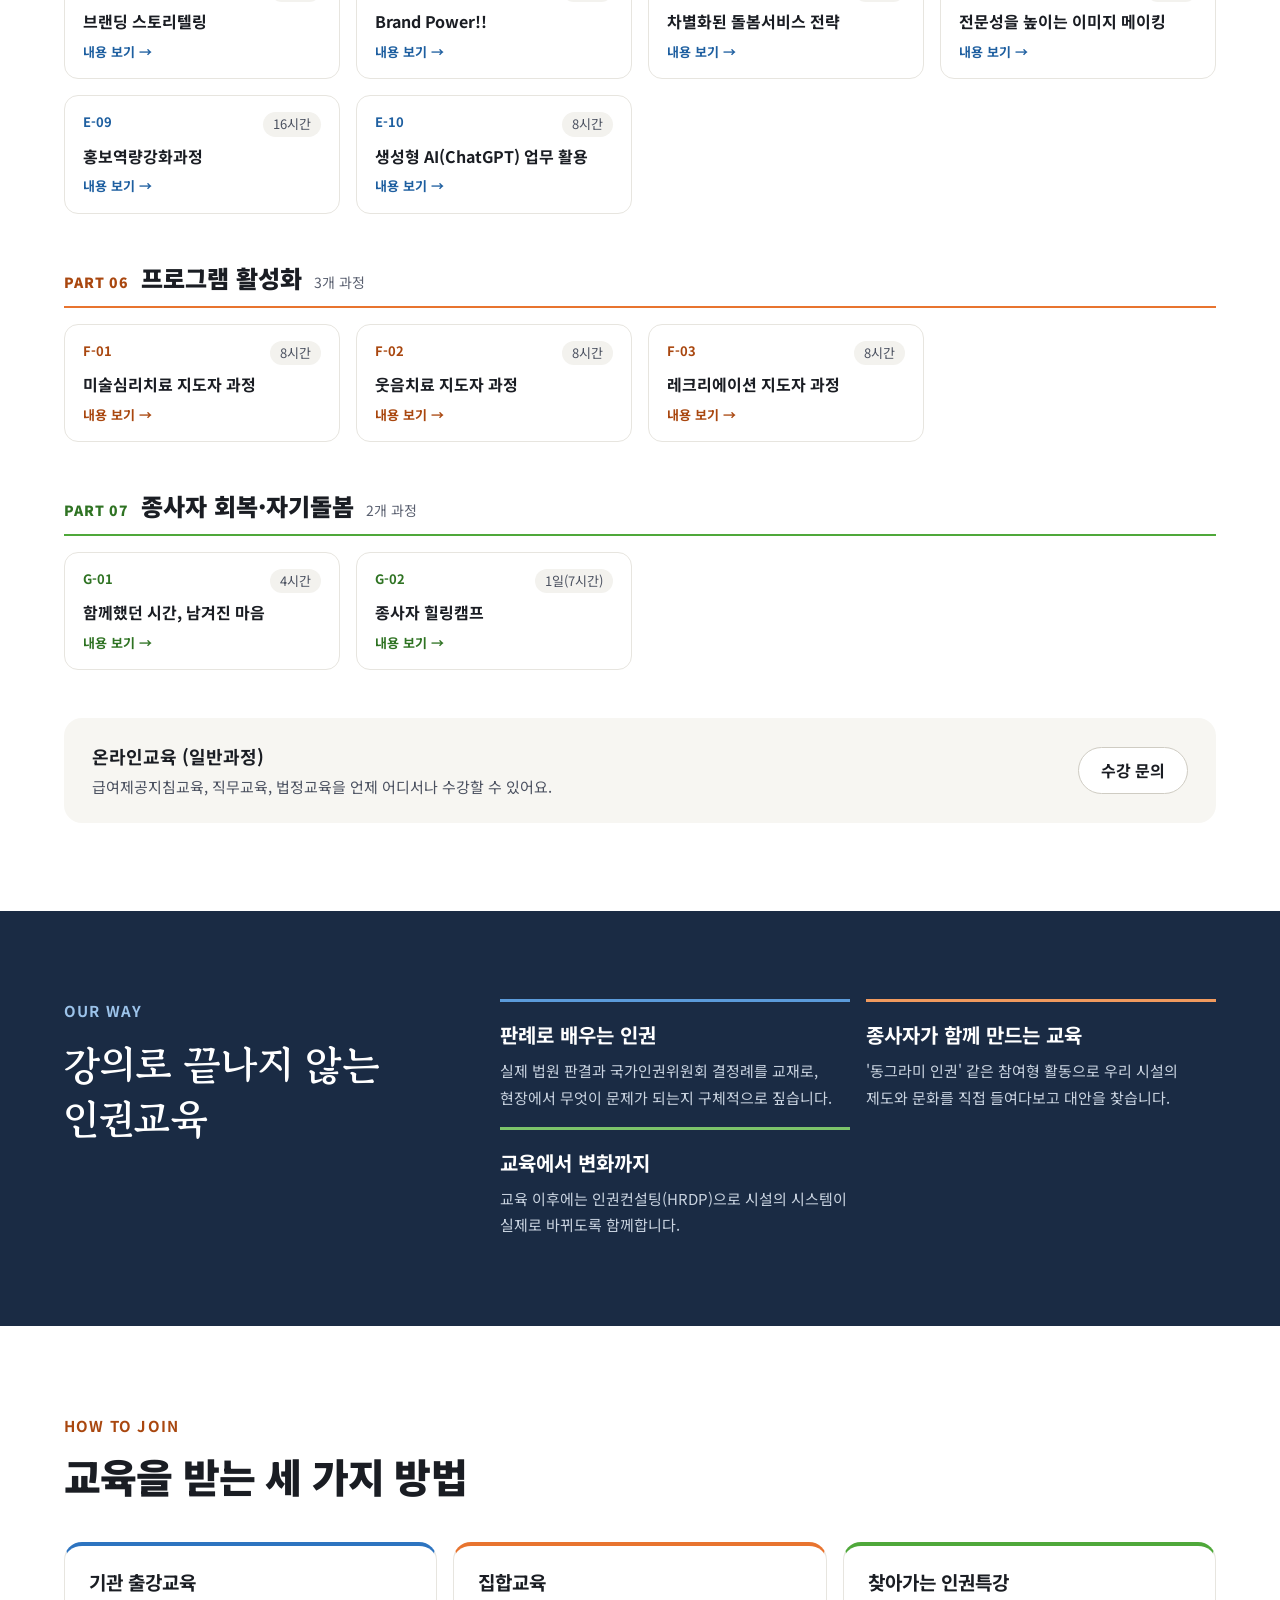
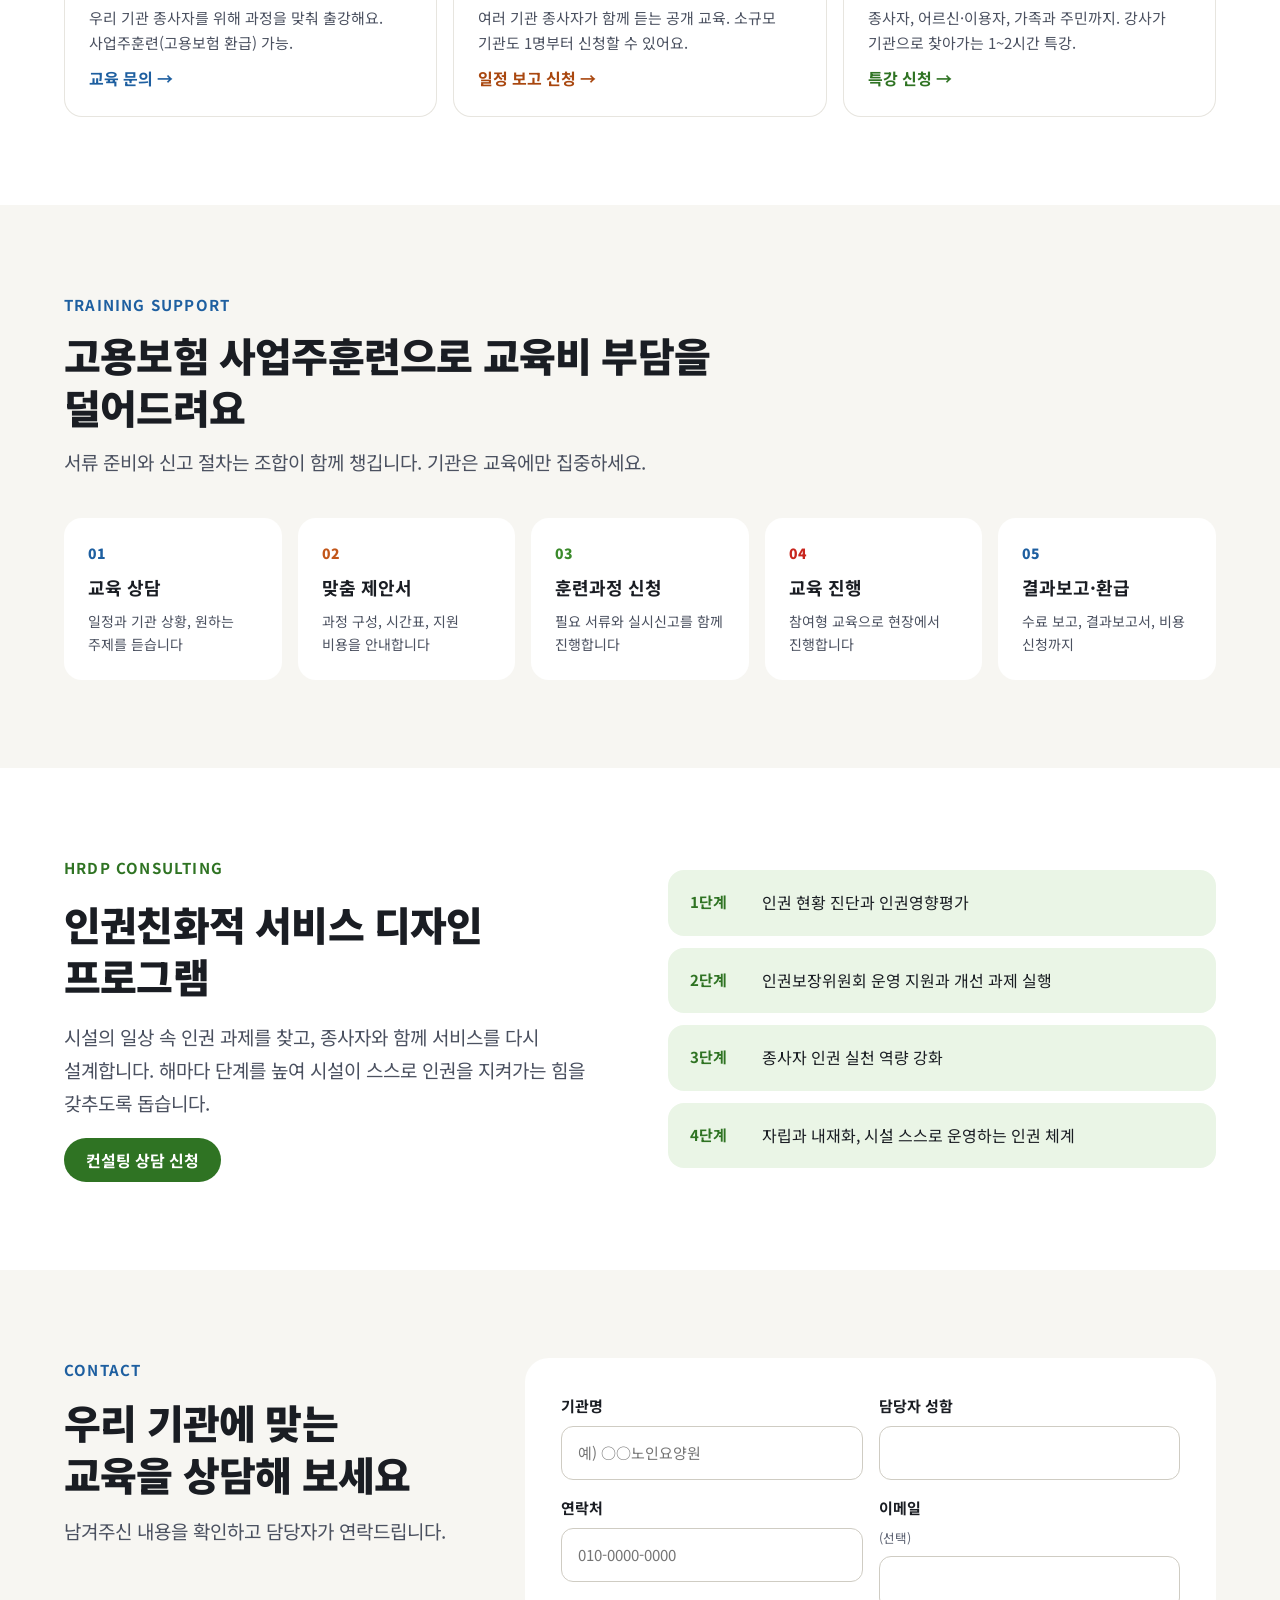
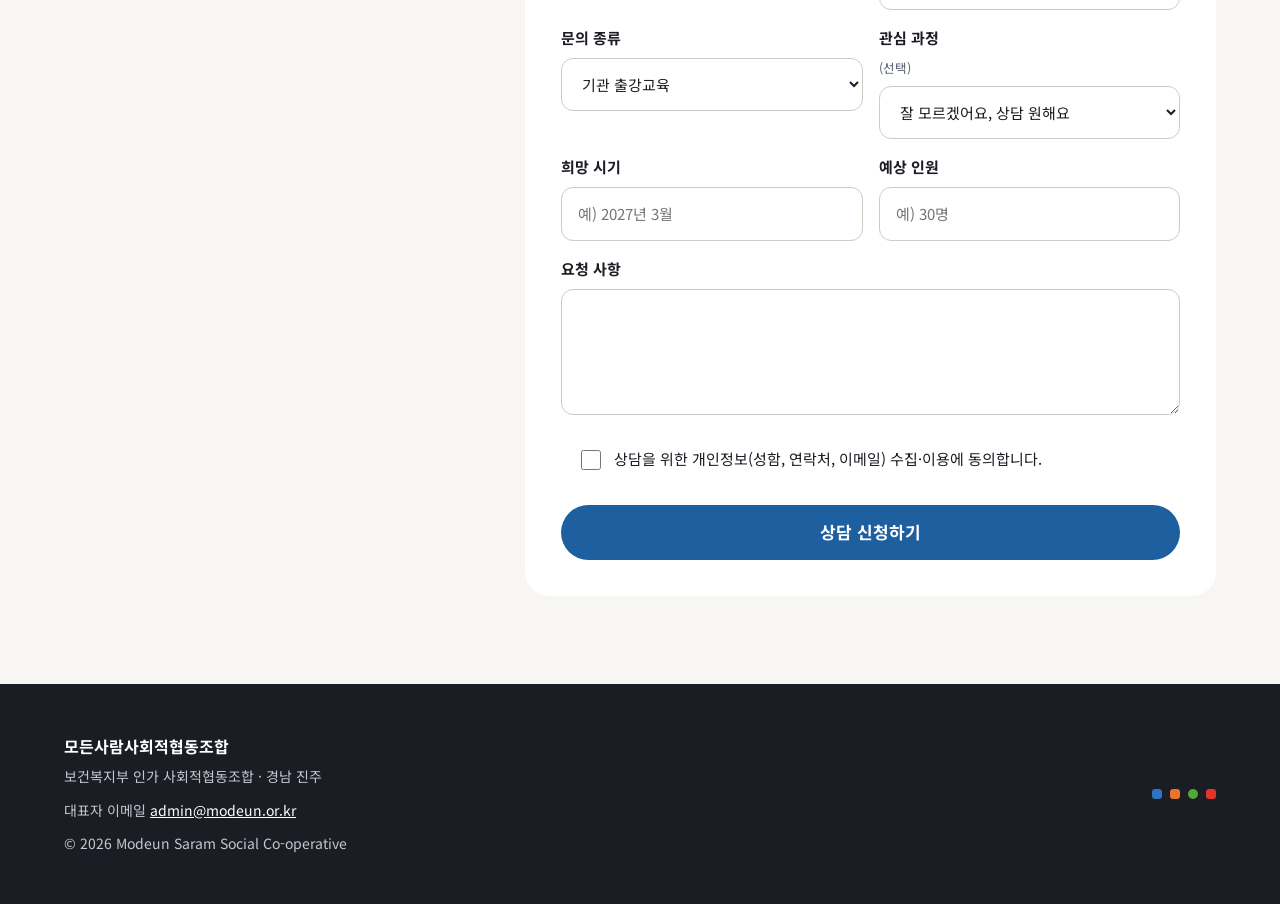
==== commit 38223d81: "하단에 대표자 이메일(admin@modeun.or.kr) 추가 Co-Authored-By: Claude Opus 5.5 <noreply@anthropic.com> Claude-Se" ====
--- a/index.html
+++ b/index.html
@@ -187,6 +187,7 @@
       <span>보건복지부 인가 사회적협동조합 · 경남 진주</span>
       <span data-site-row><span data-site="address"></span></span>
       <span><span data-site-row>대표 <span data-site="ceo"></span></span> <span data-site-row>· 고유번호 <span data-site="bizNo"></span></span></span>
+      <span>대표자 이메일 <a href="mailto:admin@modeun.or.kr">admin@modeun.or.kr</a></span>
       <span><span data-site-row>전화 <a data-site="phone" href="#"></a></span> <span data-site-row>· 이메일 <a data-site="email" href="#"></a></span></span>
       <span>© <span id="year">2026</span> Modeun Saram Social Co-operative</span>
     </div>
